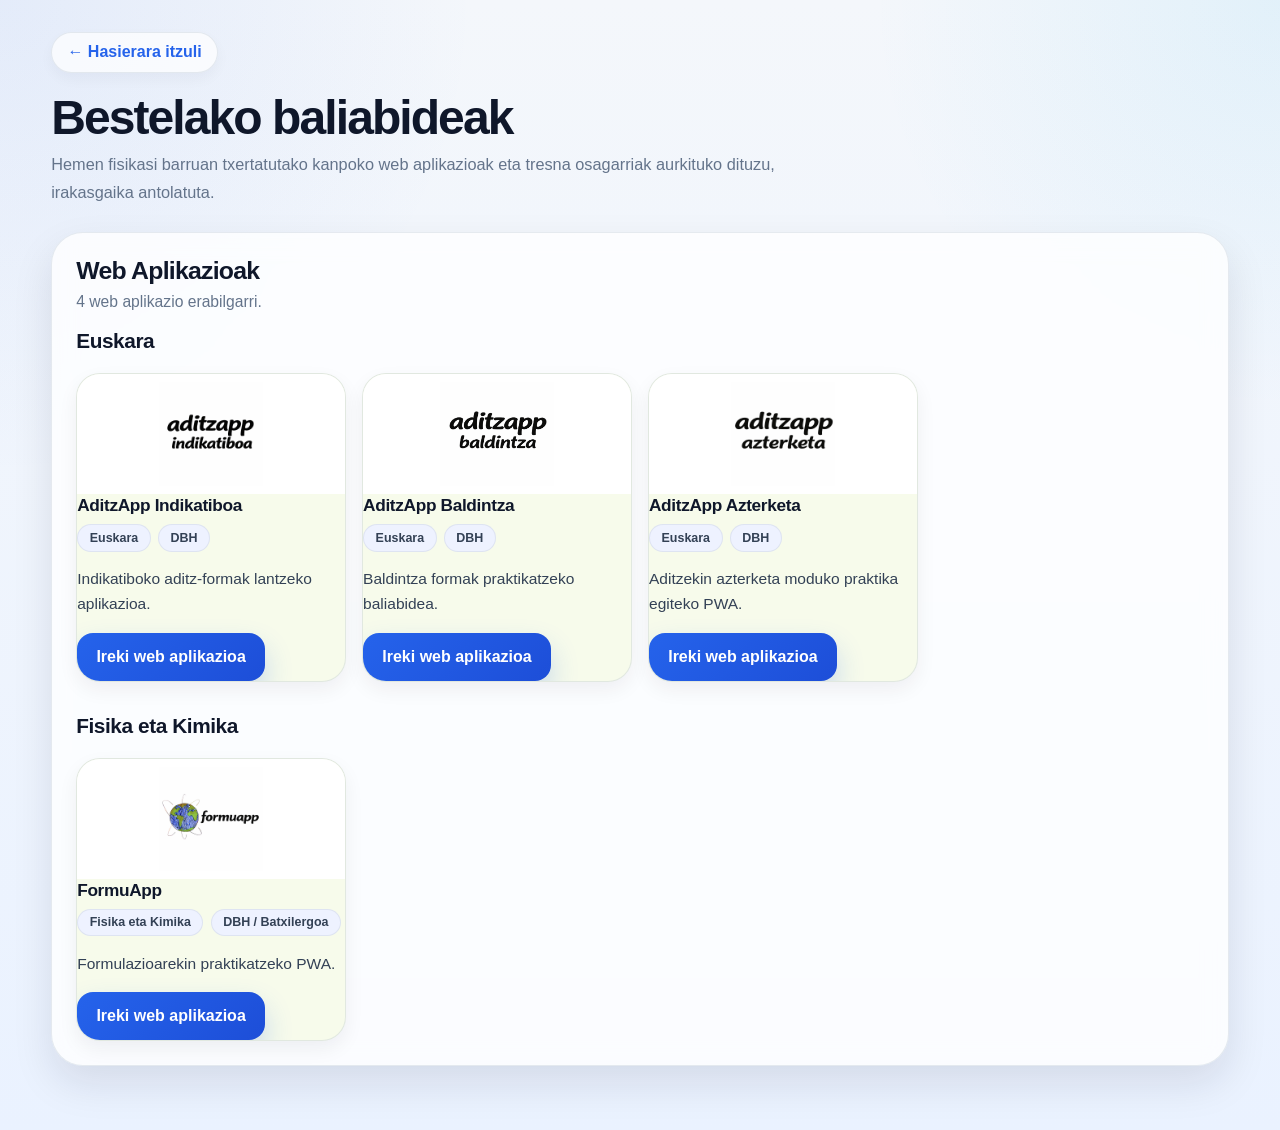
==== bestelako-baliabideak.html @ f09fe796 "Primer commit" ====
<!doctype html>
<html lang="eu">
  <head>
    <meta charset="UTF-8" />
    <meta name="viewport" content="width=device-width, initial-scale=1.0" />
    <meta name="theme-color" content="#0f172a" />
    <link rel="manifest" href="manifest.json" />
    <link rel="stylesheet" href="styles.css" />
    <title>Bestelako baliabideak | fisikasi</title>
  </head>
  <body>
    <main class="container subpage">
      <a class="back-link" href="index.html">← Hasierara itzuli</a>

      <section class="page-hero">
        <h1>Bestelako baliabideak</h1>
        <p class="page-intro">
          Hemen fisikasi barruan txertatutako kanpoko web aplikazioak eta tresna osagarriak
          aurkituko dituzu, irakasgaika antolatuta.
        </p>
      </section>

      <section class="results-card">
        <div class="results-header">
          <h2>Web Aplikazioak</h2>
          <p id="pwa-summary"></p>
        </div>

        <div id="pwa-catalog"></div>
      </section>
    </main>

    <script src="app.js"></script>
  </body>
</html>
---- styles.css ----
:root {
  --bg-1: #f4f7fb;
  --bg-2: #eaf2ff;
  --surface: rgba(255, 255, 255, 0.78);
  --surface-strong: rgba(255, 255, 255, 0.94);
  --card: #ffffff;
  --card-hover: #fcfdff;
  --thumb-bg: #f7fbeb;

  --primary: #0f172a;
  --secondary: #334155;
  --muted: #64748b;

  --accent: #2563eb;
  --accent-strong: #1d4ed8;
  --accent-soft: rgba(37, 99, 235, 0.1);

  --success-soft: rgba(22, 163, 74, 0.1);
  --success-text: #166534;

  --border: rgba(148, 163, 184, 0.22);
  --border-strong: rgba(37, 99, 235, 0.2);

  --shadow-sm: 0 8px 20px rgba(15, 23, 42, 0.06);
  --shadow-md: 0 18px 40px rgba(15, 23, 42, 0.1);
  --shadow-lg: 0 24px 60px rgba(37, 99, 235, 0.16);

  --radius-xl: 32px;
  --radius-lg: 24px;
  --radius-md: 18px;
  --radius-sm: 14px;

  --container-width: 1400px;
}

*,
*::before,
*::after {
  box-sizing: border-box;
}

html,
body {
  margin: 0;
  padding: 0;
}

html {
  scroll-behavior: smooth;
}

body {
  min-height: 100vh;
  font-family: Inter, Arial, Helvetica, sans-serif;
  color: var(--primary);
  background:
    radial-gradient(circle at top left, rgba(37, 99, 235, 0.08), transparent 28%),
    radial-gradient(circle at top right, rgba(14, 165, 233, 0.08), transparent 24%),
    linear-gradient(180deg, var(--bg-1) 0%, var(--bg-2) 100%);
}

img {
  display: block;
  max-width: 100%;
}

a,
button,
select {
  -webkit-tap-highlight-color: transparent;
}

button,
select {
  font: inherit;
}

a {
  color: inherit;
}

.hidden {
  display: none !important;
}

.container {
  width: min(92%, var(--container-width));
  margin: 0 auto;
  padding: 1.5rem 0 4rem;
}

/* HERO / HOME */

.hero {
  padding: 2.5rem 1.2rem 1.2rem;
}

.brand {
  width: min(92%, 980px);
  margin: 0 auto;
  display: flex;
  align-items: center;
  justify-content: center;
  gap: 1.2rem;
  flex-wrap: wrap;
  text-align: center;
}

.brand-logo {
  width: 92px;
  height: 92px;
  object-fit: contain;
  border-radius: 24px;
  background: rgba(255, 255, 255, 0.94);
  padding: 0.45rem;
  border: 1px solid var(--border);
  box-shadow: var(--shadow-md);
}

.brand-text h1 {
  margin: 0;
  font-size: clamp(2.4rem, 5vw, 3.8rem);
  line-height: 1.02;
  letter-spacing: -0.04em;
  color: var(--primary);
}

.brand-text p {
  margin: 0.75rem 0 0;
  color: var(--muted);
  font-size: 1.05rem;
  line-height: 1.6;
}

/* MENU */

.menu {
  display: grid;
  gap: 1rem;
}

.menu-button {
  display: flex;
  align-items: center;
  gap: 1rem;
  min-height: 110px;
  padding: 1.25rem 1.35rem;
  text-decoration: none;
  color: var(--primary);
  background: var(--surface-strong);
  border: 1px solid var(--border);
  border-radius: var(--radius-lg);
  box-shadow: var(--shadow-sm);
  backdrop-filter: blur(10px);
  transition:
    transform 0.22s ease,
    box-shadow 0.22s ease,
    border-color 0.22s ease,
    background-color 0.22s ease;
}

.menu-button:hover,
.menu-button:focus-visible {
  transform: translateY(-4px);
  background: var(--card-hover);
  border-color: var(--border-strong);
  box-shadow: var(--shadow-lg);
  outline: none;
}

.menu-icon {
  width: 60px;
  height: 60px;
  flex-shrink: 0;
  display: flex;
  align-items: center;
  justify-content: center;
  background: linear-gradient(135deg, rgba(37, 99, 235, 0.12), rgba(14, 165, 233, 0.12));
  border-radius: var(--radius-md);
  border: 1px solid rgba(37, 99, 235, 0.08);
  font-size: 1.75rem;
  box-shadow: inset 0 1px 0 rgba(255, 255, 255, 0.65);
}

.menu-text {
  font-size: clamp(1.05rem, 2.4vw, 1.2rem);
  font-weight: 700;
  line-height: 1.35;
  letter-spacing: -0.02em;
}

/* SUBPAGES */

.subpage {
  padding-top: 2rem;
}

.back-link {
  display: inline-flex;
  align-items: center;
  gap: 0.45rem;
  margin-bottom: 1.25rem;
  padding: 0.65rem 0.95rem;
  border-radius: 999px;
  text-decoration: none;
  color: var(--accent);
  font-weight: 700;
  background: rgba(255, 255, 255, 0.72);
  border: 1px solid var(--border);
  box-shadow: 0 6px 14px rgba(15, 23, 42, 0.04);
  transition:
    background-color 0.2s ease,
    transform 0.2s ease,
    box-shadow 0.2s ease;
}

.back-link:hover,
.back-link:focus-visible {
  background: #ffffff;
  transform: translateY(-1px);
  box-shadow: var(--shadow-sm);
  outline: none;
}

.page-hero {
  margin-bottom: 1.6rem;
}

.page-hero h1,
.subpage > h1 {
  margin: 0 0 0.45rem;
  font-size: clamp(2rem, 4vw, 3rem);
  line-height: 1.06;
  letter-spacing: -0.04em;
  color: var(--primary);
}

.page-intro {
  margin: 0;
  max-width: 760px;
  color: var(--muted);
  font-size: 1.02rem;
  line-height: 1.7;
}

/* PANELS */

.filter-card,
.results-card {
  background: var(--surface);
  border: 1px solid var(--border);
  border-radius: var(--radius-xl);
  box-shadow: var(--shadow-md);
  backdrop-filter: blur(12px);
}

.filter-card {
  padding: 1.4rem;
  margin-bottom: 1.3rem;
}

.results-card {
  padding: 1.5rem;
  margin-top: 1.3rem;
}

.results-header {
  display: flex;
  flex-direction: column;
  gap: 0.35rem;
  margin-bottom: 1rem;
}

.results-header h2 {
  margin: 0;
  color: var(--primary);
  font-size: 1.55rem;
  line-height: 1.1;
  letter-spacing: -0.03em;
}

.results-header p {
  margin: 0;
  color: var(--muted);
  font-size: 0.98rem;
  line-height: 1.5;
}

/* FILTERS */

.filter-grid {
  display: grid;
  gap: 1rem;
}

.field-group {
  display: flex;
  flex-direction: column;
  gap: 0.5rem;
}

.field-group label {
  font-weight: 700;
  color: var(--primary);
  letter-spacing: -0.01em;
}

.field-group select {
  width: 100%;
  min-height: 54px;
  padding: 0.95rem 1rem;
  border: 1px solid rgba(148, 163, 184, 0.3);
  border-radius: 16px;
  background: rgba(255, 255, 255, 0.96);
  color: var(--primary);
  font-size: 1rem;
  outline: none;
  box-shadow: inset 0 1px 0 rgba(255, 255, 255, 0.7);
  transition:
    border-color 0.18s ease,
    box-shadow 0.18s ease,
    background-color 0.18s ease;
}

.field-group select:hover {
  border-color: rgba(37, 99, 235, 0.22);
}

.field-group select:focus {
  border-color: var(--accent);
  box-shadow: 0 0 0 4px rgba(37, 99, 235, 0.12);
  background: #ffffff;
}

/* BUTTONS */

.action-button,
.video-link {
  display: inline-flex;
  align-items: center;
  justify-content: center;
  min-height: 48px;
  border: none;
  border-radius: 16px;
  text-decoration: none;
  font-weight: 700;
  cursor: pointer;
  color: #ffffff;
  background: linear-gradient(135deg, var(--accent) 0%, var(--accent-strong) 100%);
  box-shadow: 0 14px 28px rgba(37, 99, 235, 0.22);
  transition:
    transform 0.2s ease,
    box-shadow 0.2s ease,
    filter 0.2s ease,
    opacity 0.2s ease;
}

.action-button:hover,
.action-button:focus-visible,
.video-link:hover,
.video-link:focus-visible {
  transform: translateY(-2px);
  box-shadow: 0 18px 34px rgba(37, 99, 235, 0.3);
  filter: brightness(1.03);
  outline: none;
}

.action-button {
  margin-top: 1rem;
  width: 100%;
  padding: 1rem 1.2rem;
  font-size: 1rem;
}

.video-link {
  align-self: flex-start;
  padding: 0.85rem 1.2rem;
}

/* TOPICS */

.topics-grid {
  display: grid;
  gap: 0.95rem;
  margin-top: 1.2rem;
}

.topic-button {
  width: 100%;
  border: 1px solid var(--border);
  background: rgba(255, 255, 255, 0.9);
  color: var(--primary);
  border-radius: 18px;
  padding: 1rem 1.1rem;
  font-size: 1rem;
  font-weight: 700;
  text-align: center;
  box-shadow: var(--shadow-sm);
  transition:
    transform 0.2s ease,
    box-shadow 0.2s ease,
    border-color 0.2s ease,
    background-color 0.2s ease;
  cursor: pointer;
}

.topic-button:hover,
.topic-button:focus-visible {
  transform: translateY(-2px);
  background: #f8fbff;
  border-color: rgba(37, 99, 235, 0.22);
  box-shadow: var(--shadow-md);
  outline: none;
}

.topic-button.active {
  background: linear-gradient(135deg, rgba(37, 99, 235, 0.12), rgba(14, 165, 233, 0.08));
  border-color: rgba(37, 99, 235, 0.28);
  color: var(--primary);
}

/* VIDEOS */

.videos-list {
  display: grid;
  grid-template-columns: repeat(auto-fill, minmax(240px, 1fr));
  gap: 1.25rem;
  margin-top: 1.2rem;
}

.video-card {
  overflow: hidden;
  display: flex;
  flex-direction: column;
  background: linear-gradient(180deg, #ffffff 0%, #f8fbff 100%);
  border: 1px solid var(--border);
  border-radius: 28px;
  box-shadow: var(--shadow-sm);
  transition:
    transform 0.24s ease,
    box-shadow 0.24s ease,
    border-color 0.24s ease;
}

.video-card:hover {
  transform: translateY(-6px);
  box-shadow: var(--shadow-lg);
  border-color: var(--border-strong);
}

.video-thumb-link {
  display: block;
  position: relative;
  overflow: hidden;
  text-decoration: none;
  background: var(--thumb-bg);
}


.video-thumb-link::after {
  content: "";
  position: absolute;
  inset: 0;
  background: linear-gradient(180deg, transparent 58%, rgba(15, 23, 42, 0.18) 100%);
  pointer-events: none;
}

.video-thumbnail {
  width: 100%;
  aspect-ratio: 16 / 9;
  object-fit: cover;
  background: #e5e7eb;
  transition: transform 0.45s ease;
}

.video-card:hover .video-thumbnail {
  transform: scale(1.03);
}

.video-card-content {
  display: flex;
  flex-direction: column;
  gap: 0.85rem;
  padding: 1.15rem 1.15rem 1.2rem;
}

.video-card h3 {
  margin: 0;
  color: var(--primary);
  font-size: 1.22rem;
  line-height: 1.32;
  letter-spacing: -0.025em;
}

.video-meta {
  display: flex;
  flex-wrap: wrap;
  gap: 0.5rem;
}

.badge {
  display: inline-flex;
  align-items: center;
  gap: 0.3rem;
  padding: 0.42rem 0.72rem;
  border-radius: 999px;
  background: #eef2ff;
  border: 1px solid rgba(148, 163, 184, 0.18);
  color: var(--secondary);
  font-size: 0.78rem;
  font-weight: 700;
  line-height: 1;
}

.badge-teoria {
  background: rgba(37, 99, 235, 0.1);
  color: var(--accent-strong);
  border-color: rgba(37, 99, 235, 0.16);
}

.badge-ariketa {
  background: var(--success-soft);
  color: var(--success-text);
  border-color: rgba(22, 163, 74, 0.14);
}

.video-description {
  margin: 0;
  color: var(--secondary);
  font-size: 0.98rem;
  line-height: 1.65;
}

/* EMPTY STATE */

.empty-message {
  margin-top: 1rem;
  padding: 1.15rem;
  border-radius: 18px;
  background: rgba(248, 250, 252, 0.95);
  color: var(--muted);
  text-align: center;
  border: 1px dashed rgba(148, 163, 184, 0.35);
  line-height: 1.6;
}

/* PWA */

.pwa-grid {
  display: grid;
  grid-template-columns: repeat(4, minmax(0, 1fr));
  gap: 1rem;
  margin-top: 1.2rem;
}

/* CARD GENERAL */

.pwa-card {
  background: var(--thumb-bg);
  border: 1px solid var(--border);
  border-radius: 24px;
  box-shadow: var(--shadow-sm);
  transition:
    transform 0.22s ease,
    box-shadow 0.22s ease,
    border-color 0.22s ease;
  overflow: hidden;
  padding: 0;
}

.pwa-card:hover {
  transform: translateY(-4px);
  box-shadow: var(--shadow-lg);
  border-color: var(--border-strong);
}

/* IMAGEN */

.pwa-image-link {
  display: block;
  text-decoration: none;
  background: #e5e7eb;
}

.pwa-image {
  width: 100%;
  height: 120px;          /* ← CLAVE: altura fija */
  object-fit: contain;    /* no recorta el logo */
  display: block;
  transition: transform 0.35s ease;
  background: #fff;
  padding: 0.5rem;        /* respira un poco */
}

.pwa-card:hover .pwa-image {
  transform: scale(1.03);
}

/* CONTENIDO */

.pwa-card h3 {
  font-size: 1rem;
}

.pwa-card-header {
  display: flex;
  align-items: flex-start;
  gap: 0.9rem;
  margin-bottom: 0.95rem;
}

/* ocultamos el icono emoji antiguo */
.pwa-icon {
  display: none;
}

/* TEXTO */

.pwa-card h3 {
  margin: 0 0 0.45rem;
  color: var(--primary);
  font-size: 1.08rem;
  line-height: 1.3;
  letter-spacing: -0.02em;
}

.pwa-meta {
  display: flex;
  flex-wrap: wrap;
  gap: 0.45rem;
}

.pwa-description {
  margin: 0 0 1rem;
  color: var(--secondary);
  line-height: 1.6;
  font-size: 0.97rem;
}

/* SECCIONES POR ASIGNATURA */

.pwa-subject-section + .pwa-subject-section {
  margin-top: 2rem;
}

.pwa-subject-title {
  margin: 0 0 1rem;
  color: var(--primary);
  font-size: 1.3rem;
  line-height: 1.2;
  letter-spacing: -0.02em;
}

.teacher-section + .teacher-section {
  margin-top: 1.3rem;
}

#classroom-video-topics {
  grid-template-columns: repeat(3, 1fr);
}

.install-button {
  width: 50%;
  margin: 1rem auto 0;
  display: block;
  min-height: 76px;
  border: 0;
  border-radius: var(--radius-lg);
  background: rgb(160, 210, 246);
  color: rgb(51, 45, 45);
  font-weight: 800;
  font-size: clamp(1.05rem, 2.4vw, 1.2rem);
  box-shadow: var(--shadow-lg);
  cursor: pointer;
  transition:
    transform 0.22s ease,
    box-shadow 0.22s ease,
    filter 0.22s ease;
}

.install-button:hover,
.install-button:focus-visible {
  transform: translateY(-4px);
  filter: brightness(1.04);
  outline: none;
}

/* RESPONSIVE */

@media (max-width: 768px) {
  #classroom-video-topics {
    grid-template-columns: 1fr;
  }
}

@media (min-width: 700px) {
  .filter-grid {
    grid-template-columns: repeat(2, 1fr);
  }

  .topics-grid {
    grid-template-columns: repeat(2, 1fr);
  }
}

@media (min-width: 760px) {
  .menu {
    grid-template-columns: repeat(3, 1fr);
  }

  .menu-button {
    min-height: 190px;
    flex-direction: column;
    justify-content: center;
    text-align: center;
    padding: 1.5rem 1.3rem;
  }

  .menu-text {
    text-align: center;
  }
}

@media (max-width: 640px) {
  .container {
    width: min(94%, var(--container-width));
    padding-bottom: 3rem;
  }

  .hero {
    padding-top: 2rem;
  }

  .brand {
    flex-direction: column;
  }

  .brand-logo {
    width: 84px;
    height: 84px;
  }

  .filter-card,
  .results-card {
    padding: 1.1rem;
    border-radius: 24px;
  }

  .video-card {
    border-radius: 22px;
  }

  .video-card h3 {
    font-size: 1.12rem;
  }

  .video-link {
    width: 100%;
  }

  .menu-button {
    min-height: 96px;
    padding: 1rem 1.1rem;
  }

  .menu-icon {
    width: 54px;
    height: 54px;
    font-size: 1.45rem;
  }
}

@media (max-width: 1200px) {
  .pwa-grid {
    grid-template-columns: repeat(3, minmax(0, 1fr));
  }
}

@media (max-width: 900px) {
  .pwa-grid {
    grid-template-columns: repeat(2, minmax(0, 1fr));
  }
}

@media (max-width: 640px) {
  .pwa-grid {
    grid-template-columns: 1fr;
  }
}

@media (prefers-reduced-motion: reduce) {
  *,
  *::before,
  *::after {
    scroll-behavior: auto !important;
    transition: none !important;
    animation: none !important;
  }
}

/* ===============================
   RESOURCES TREE
================================ */

.resources-tree {
  display: flex;
  flex-direction: column;
  gap: 0.8rem;
}

.folder {
  border: 1px solid var(--border);
  border-radius: 18px;
  background: rgba(255,255,255,0.85);
  overflow: hidden;
}

.folder-header {
  padding: 0.9rem 1rem;
  font-weight: 700;
  cursor: pointer;
  background: rgba(37, 99, 235, 0.08);
  transition: background 0.2s ease;
}

.folder-header:hover {
  background: rgba(37, 99, 235, 0.15);
}

.folder-content {
  padding: 0.8rem 1rem;
  display: flex;
  flex-direction: column;
  gap: 0.6rem;
}

.resource-link {
  display: block;
  padding: 0.7rem;
  border-radius: 12px;
  text-decoration: none;
  background: #f8fbff;
  border: 1px solid var(--border);
  transition: transform 0.15s ease, background 0.15s ease;
}

.resource-link:hover {
  background: #eef5ff;
  transform: translateX(4px);
}

.resource-title {
  font-weight: 700;
}

.resource-desc {
  font-size: 0.9rem;
  color: var(--muted);
}
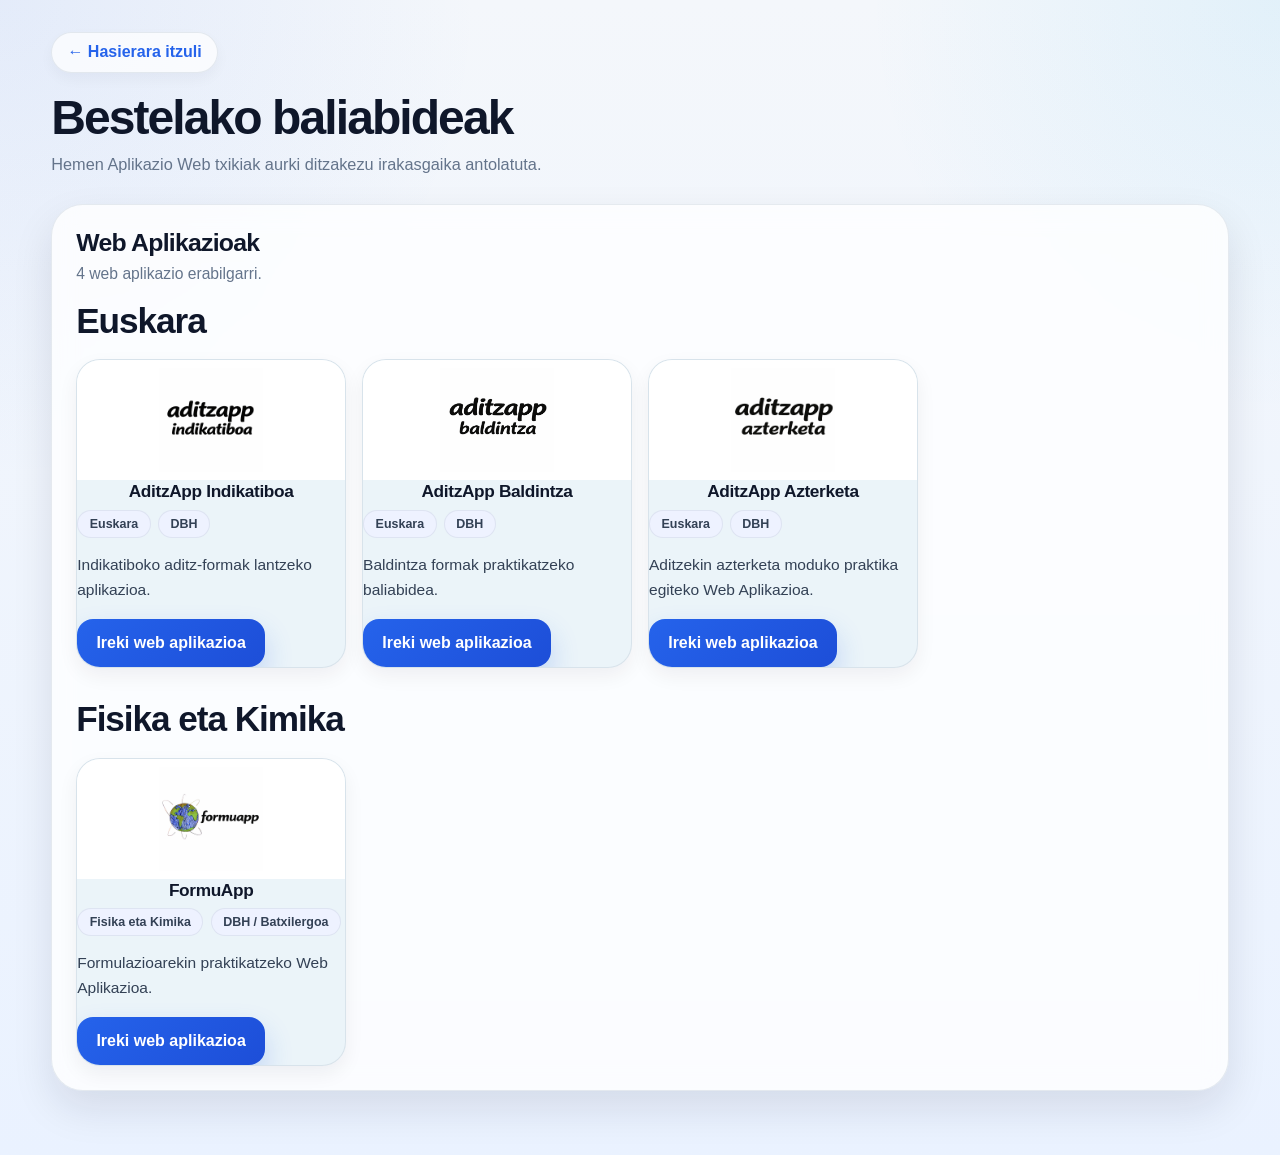
==== commit 783a7d78: "Zuzenketa txikiak 1" ====
--- a/bestelako-baliabideak.html
+++ b/bestelako-baliabideak.html
@@ -15,8 +15,7 @@
       <section class="page-hero">
         <h1>Bestelako baliabideak</h1>
         <p class="page-intro">
-          Hemen fisikasi barruan txertatutako kanpoko web aplikazioak eta tresna osagarriak
-          aurkituko dituzu, irakasgaika antolatuta.
+          Hemen Aplikazio Web txikiak aurki ditzakezu irakasgaika antolatuta.
         </p>
       </section>
 
--- a/styles.css
+++ b/styles.css
@@ -5,7 +5,7 @@
   --surface-strong: rgba(255, 255, 255, 0.94);
   --card: #ffffff;
   --card-hover: #fcfdff;
-  --thumb-bg: #f7fbeb;
+  --thumb-bg: #ebf4f9;
 
   --primary: #0f172a;
   --secondary: #334155;
@@ -603,10 +603,13 @@
 }
 
 .pwa-card-header {
-  display: flex;
-  align-items: flex-start;
-  gap: 0.9rem;
+  display: block;
+  text-align: center;
   margin-bottom: 0.95rem;
+}
+
+.pwa-card-header > div {
+  width: 100%;
 }
 
 /* ocultamos el icono emoji antiguo */
@@ -622,7 +625,10 @@
   font-size: 1.08rem;
   line-height: 1.3;
   letter-spacing: -0.02em;
-}
+  text-align: center;
+}
+
+
 
 .pwa-meta {
   display: flex;
@@ -644,11 +650,12 @@
 }
 
 .pwa-subject-title {
-  margin: 0 0 1rem;
-  color: var(--primary);
-  font-size: 1.3rem;
-  line-height: 1.2;
-  letter-spacing: -0.02em;
+  margin: 0 0 1.2rem;
+  color: var(--primary);
+  font-size: 2.2rem;
+  font-weight: 800;
+  line-height: 1.1;
+  letter-spacing: -0.03em;
 }
 
 .teacher-section + .teacher-section {
